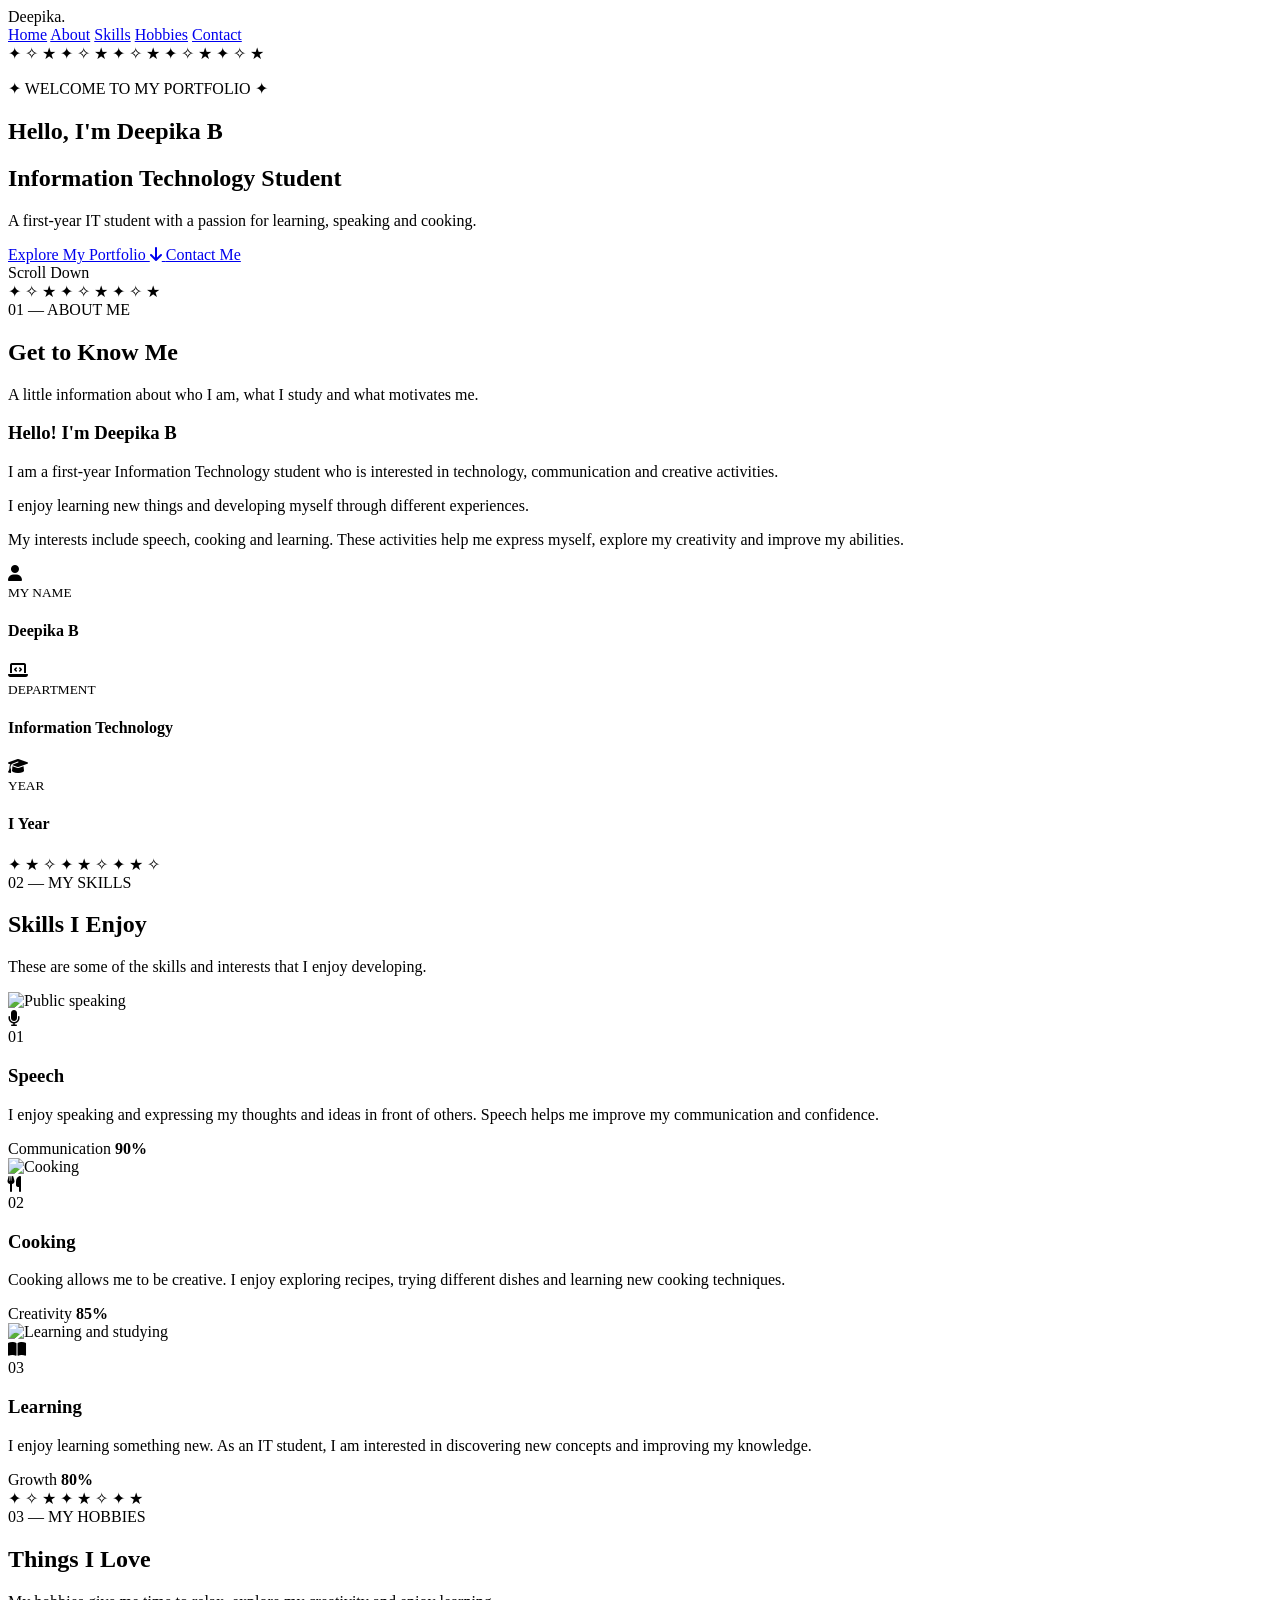
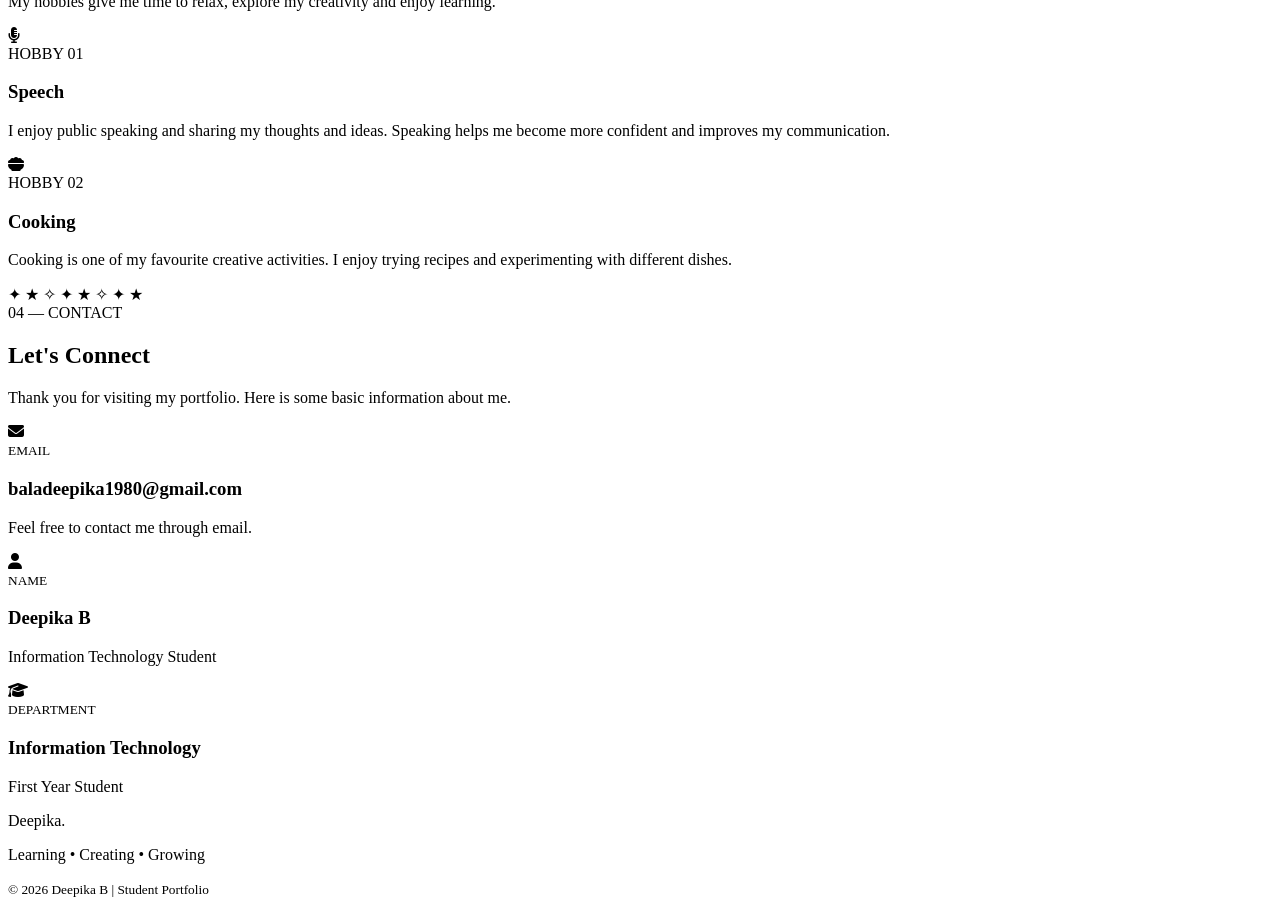
==== index6.html @ 94041412 "Completed html" ====
<!DOCTYPE html>
<html lang="en">

<head>
    <meta charset="UTF-8">
    <meta name="viewport" content="width=device-width, initial-scale=1.0">

    <title>Deepika B | Portfolio</title>

    <!-- Google Font -->
    <link rel="preconnect" href="https://fonts.googleapis.com">
    <link rel="preconnect" href="https://fonts.gstatic.com" crossorigin>

    <link href="https://fonts.googleapis.com/css2?family=Montserrat:wght@300;400;500;600;700;800&display=swap"
        rel="stylesheet">

    <!-- Font Awesome -->
    <link rel="stylesheet"
        href="https://cdnjs.cloudflare.com/ajax/libs/font-awesome/6.5.2/css/all.min.css">

    <link rel="stylesheet" href="style6.css">
</head>

<body>

    <!-- ================= NAVBAR ================= -->

    <header class="navbar">

        <div class="logo">
            Deepika<span>.</span>
        </div>

        <nav>
            <a href="#home">Home</a>
            <a href="#about">About</a>
            <a href="#skills">Skills</a>
            <a href="#hobbies">Hobbies</a>
            <a href="#contact">Contact</a>
        </nav>

    </header>


    <!-- ================= HOME ================= -->

    <section id="home" class="home">

        <!-- Glitter Stars -->
        <div class="stars">
            <span>✦</span>
            <span>✧</span>
            <span>★</span>
            <span>✦</span>
            <span>✧</span>
            <span>★</span>
            <span>✦</span>
            <span>✧</span>
            <span>★</span>
            <span>✦</span>
            <span>✧</span>
            <span>★</span>
            <span>✦</span>
            <span>✧</span>
            <span>★</span>
        </div>

        <div class="circle circle-one"></div>
        <div class="circle circle-two"></div>

        <div class="home-content">

            <p class="welcome">
                ✦ WELCOME TO MY PORTFOLIO ✦
            </p>

            <h1>
                Hello, I'm
                <span>Deepika B</span>
            </h1>

            <h2>
                Information Technology Student
            </h2>

            <p class="intro">
                A first-year IT student with a passion for
                learning, speaking and cooking.
            </p>

            <div class="home-buttons">

                <a href="#about" class="main-btn">
                    Explore My Portfolio
                    <i class="fa-solid fa-arrow-down"></i>
                </a>

                <a href="#contact" class="outline-btn">
                    Contact Me
                </a>

            </div>

        </div>

        <div class="scroll">
            <span></span>
            Scroll Down
        </div>

    </section>


    <!-- ================= ABOUT ================= -->

    <section id="about" class="section about-section">

        <div class="stars">
            <span>✦</span>
            <span>✧</span>
            <span>★</span>
            <span>✦</span>
            <span>✧</span>
            <span>★</span>
            <span>✦</span>
            <span>✧</span>
            <span>★</span>
        </div>

        <div class="section-content">

            <div class="section-label">
                01 — ABOUT ME
            </div>

            <h2>
                Get to Know <span>Me</span>
            </h2>

            <p class="section-intro">
                A little information about who I am,
                what I study and what motivates me.
            </p>

            <div class="about-layout">

                <div class="about-text">

                    <h3>
                        Hello! I'm <span>Deepika B</span>
                    </h3>

                    <p>
                        I am a first-year Information Technology student
                        who is interested in technology, communication
                        and creative activities.
                    </p>

                    <p>
                        I enjoy learning new things and developing
                        myself through different experiences.
                    </p>

                    <p>
                        My interests include speech, cooking and learning.
                        These activities help me express myself,
                        explore my creativity and improve my abilities.
                    </p>

                </div>


                <div class="about-info">

                    <div class="info-box">

                        <i class="fa-solid fa-user"></i>

                        <div>
                            <small>MY NAME</small>
                            <h4>Deepika B</h4>
                        </div>

                    </div>


                    <div class="info-box">

                        <i class="fa-solid fa-laptop-code"></i>

                        <div>
                            <small>DEPARTMENT</small>
                            <h4>Information Technology</h4>
                        </div>

                    </div>


                    <div class="info-box">

                        <i class="fa-solid fa-graduation-cap"></i>

                        <div>
                            <small>YEAR</small>
                            <h4>I Year</h4>
                        </div>

                    </div>

                </div>

            </div>

        </div>

    </section>


    <!-- ================= SKILLS ================= -->

    <section id="skills" class="section skills-section">

        <div class="stars">
            <span>✦</span>
            <span>★</span>
            <span>✧</span>
            <span>✦</span>
            <span>★</span>
            <span>✧</span>
            <span>✦</span>
            <span>★</span>
            <span>✧</span>
        </div>

        <div class="section-content">

            <div class="section-label">
                02 — MY SKILLS
            </div>

            <h2>
                Skills I <span>Enjoy</span>
            </h2>

            <p class="section-intro">
                These are some of the skills and interests
                that I enjoy developing.
            </p>


            <div class="skills-container">


                <!-- SPEECH -->

                <div class="skill-box">

                    <div class="skill-image">
                        <img
                            src="https://images.unsplash.com/photo-1475721027785-f74eccf877e2?auto=format&fit=crop&w=600&q=80"
                            alt="Public speaking">
                    </div>

                    <div class="skill-icon">
                        <i class="fa-solid fa-microphone"></i>
                    </div>

                    <span class="skill-number">01</span>

                    <h3>Speech</h3>

                    <p>
                        I enjoy speaking and expressing my thoughts
                        and ideas in front of others. Speech helps me
                        improve my communication and confidence.
                    </p>

                    <div class="skill-line">
                        <span></span>
                    </div>

                    <div class="skill-footer">
                        <span>Communication</span>
                        <strong>90%</strong>
                    </div>

                </div>


                <!-- COOKING -->

                <div class="skill-box">

                    <div class="skill-image">
                        <img
                            src="https://images.unsplash.com/photo-1556911220-e15b29be8c8f?auto=format&fit=crop&w=600&q=80"
                            alt="Cooking">
                    </div>

                    <div class="skill-icon cooking">
                        <i class="fa-solid fa-utensils"></i>
                    </div>

                    <span class="skill-number">02</span>

                    <h3>Cooking</h3>

                    <p>
                        Cooking allows me to be creative. I enjoy
                        exploring recipes, trying different dishes
                        and learning new cooking techniques.
                    </p>

                    <div class="skill-line">
                        <span></span>
                    </div>

                    <div class="skill-footer">
                        <span>Creativity</span>
                        <strong>85%</strong>
                    </div>

                </div>


                <!-- LEARNING -->

                <div class="skill-box">

                    <div class="skill-image">
                        <img
                            src="https://images.unsplash.com/photo-1523240795612-9a054b0db644?auto=format&fit=crop&w=600&q=80"
                            alt="Learning and studying">
                    </div>

                    <div class="skill-icon learning">
                        <i class="fa-solid fa-book-open"></i>
                    </div>

                    <span class="skill-number">03</span>

                    <h3>Learning</h3>

                    <p>
                        I enjoy learning something new. As an IT
                        student, I am interested in discovering
                        new concepts and improving my knowledge.
                    </p>

                    <div class="skill-line">
                        <span></span>
                    </div>

                    <div class="skill-footer">
                        <span>Growth</span>
                        <strong>80%</strong>
                    </div>

                </div>

            </div>

        </div>

    </section>


    <!-- ================= HOBBIES ================= -->

    <section id="hobbies" class="section hobbies-section">

        <div class="stars">
            <span>✦</span>
            <span>✧</span>
            <span>★</span>
            <span>✦</span>
            <span>★</span>
            <span>✧</span>
            <span>✦</span>
            <span>★</span>
        </div>

        <div class="section-content">

            <div class="section-label">
                03 — MY HOBBIES
            </div>

            <h2>
                Things I <span>Love</span>
            </h2>

            <p class="section-intro">
                My hobbies give me time to relax,
                explore my creativity and enjoy learning.
            </p>


            <div class="hobbies-container">

                <div class="hobby-box">

                    <div class="hobby-icon">
                        <i class="fa-solid fa-microphone-lines"></i>
                    </div>

                    <span>HOBBY 01</span>

                    <h3>Speech</h3>

                    <p>
                        I enjoy public speaking and sharing
                        my thoughts and ideas. Speaking helps me
                        become more confident and improves
                        my communication.
                    </p>

                </div>


                <div class="hobby-box">

                    <div class="hobby-icon cooking">
                        <i class="fa-solid fa-bowl-food"></i>
                    </div>

                    <span>HOBBY 02</span>

                    <h3>Cooking</h3>

                    <p>
                        Cooking is one of my favourite creative
                        activities. I enjoy trying recipes and
                        experimenting with different dishes.
                    </p>

                </div>

            </div>

        </div>

    </section>


    <!-- ================= CONTACT ================= -->

    <section id="contact" class="section contact-section">

        <div class="stars">
            <span>✦</span>
            <span>★</span>
            <span>✧</span>
            <span>✦</span>
            <span>★</span>
            <span>✧</span>
            <span>✦</span>
            <span>★</span>
        </div>

        <div class="section-content">

            <div class="section-label">
                04 — CONTACT
            </div>

            <h2>
                Let's <span>Connect</span>
            </h2>

            <p class="section-intro">
                Thank you for visiting my portfolio.
                Here is some basic information about me.
            </p>


            <div class="contact-container">

                <div class="contact-card">

                    <div class="contact-icon">
                        <i class="fa-solid fa-envelope"></i>
                    </div>

                    <div>
                        <small>EMAIL</small>
                        <h3>baladeepika1980@gmail.com</h3>
                        <p>Feel free to contact me through email.</p>
                    </div>

                </div>


                <div class="contact-card">

                    <div class="contact-icon purple">
                        <i class="fa-solid fa-user"></i>
                    </div>

                    <div>
                        <small>NAME</small>
                        <h3>Deepika B</h3>
                        <p>Information Technology Student</p>
                    </div>

                </div>


                <div class="contact-card">

                    <div class="contact-icon blue">
                        <i class="fa-solid fa-graduation-cap"></i>
                    </div>

                    <div>
                        <small>DEPARTMENT</small>
                        <h3>Information Technology</h3>
                        <p>First Year Student</p>
                    </div>

                </div>

            </div>

        </div>

    </section>


    <!-- ================= FOOTER ================= -->

    <footer>

        <div class="footer-logo">
            Deepika<span>.</span>
        </div>

        <p>
            Learning • Creating • Growing
        </p>

        <div class="footer-line"></div>

        <small>
            © 2026 Deepika B | Student Portfolio
        </small>

    </footer>

</body>
</html>
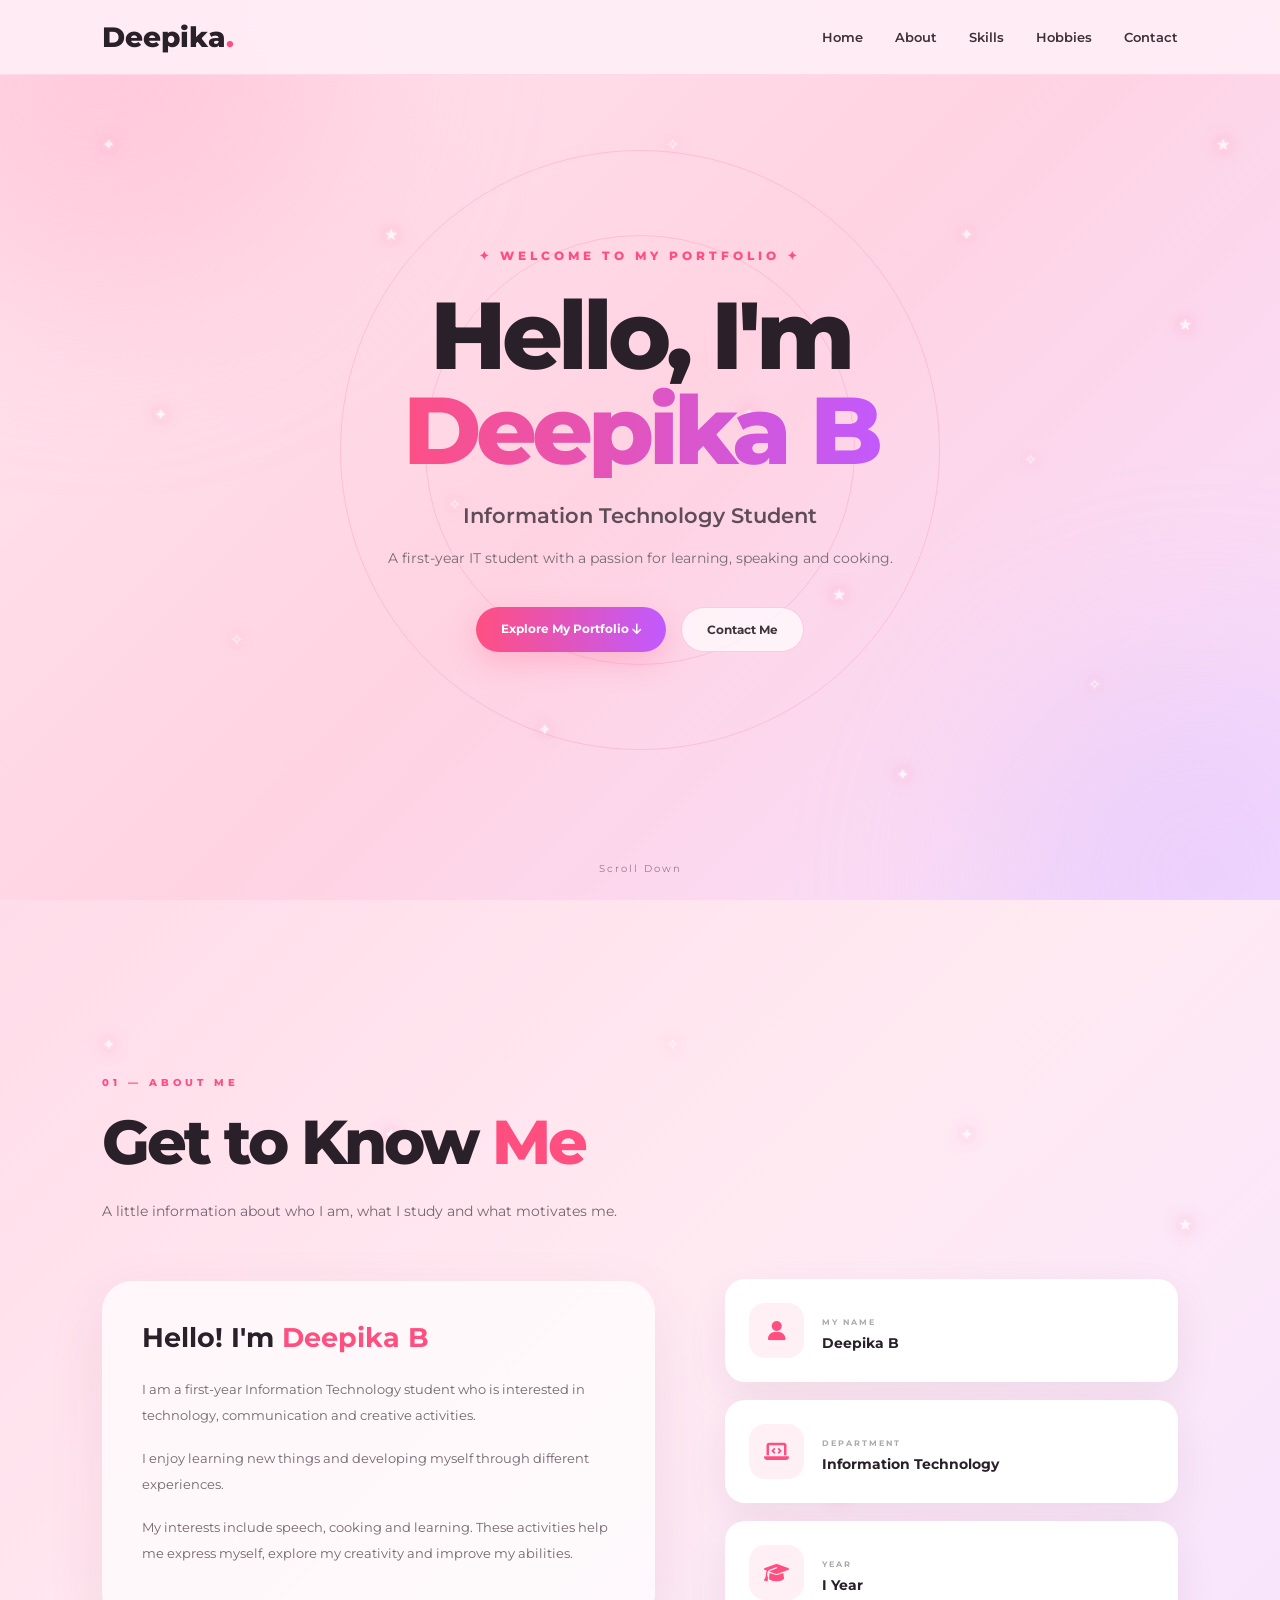
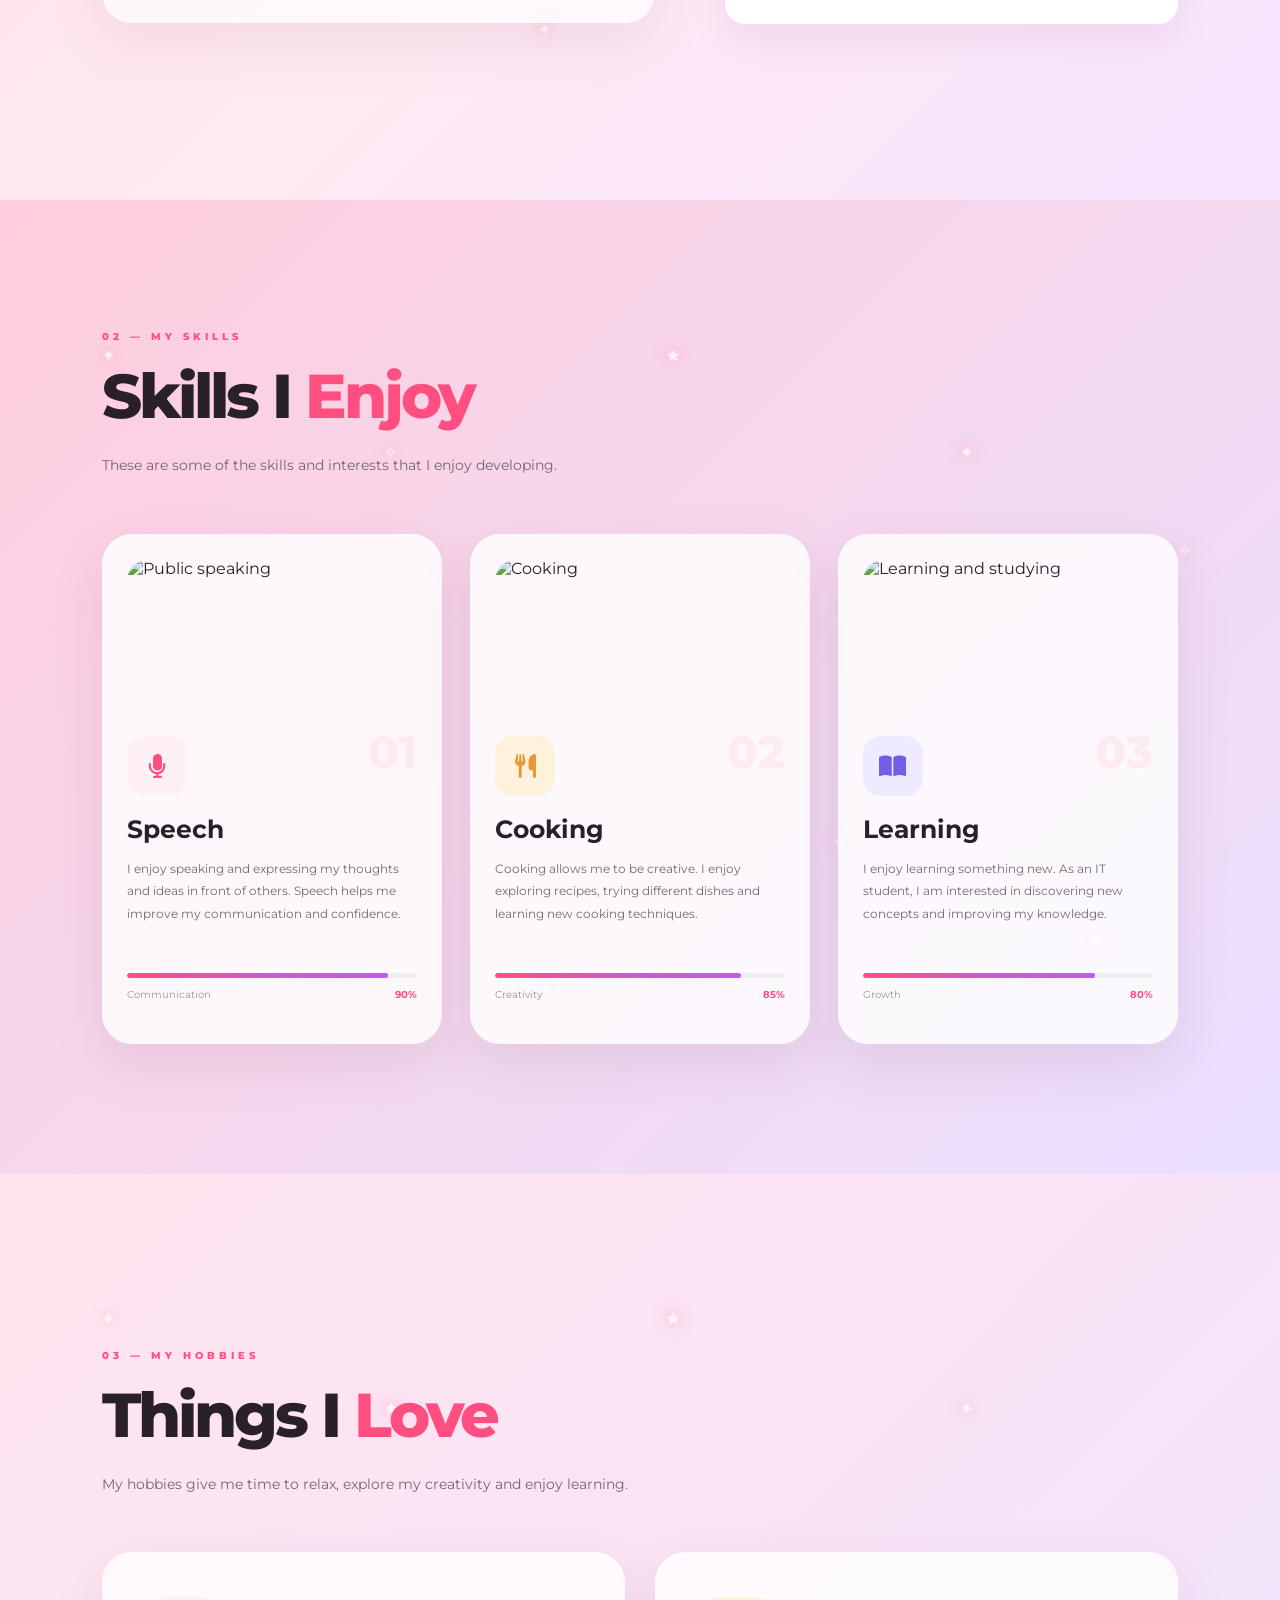
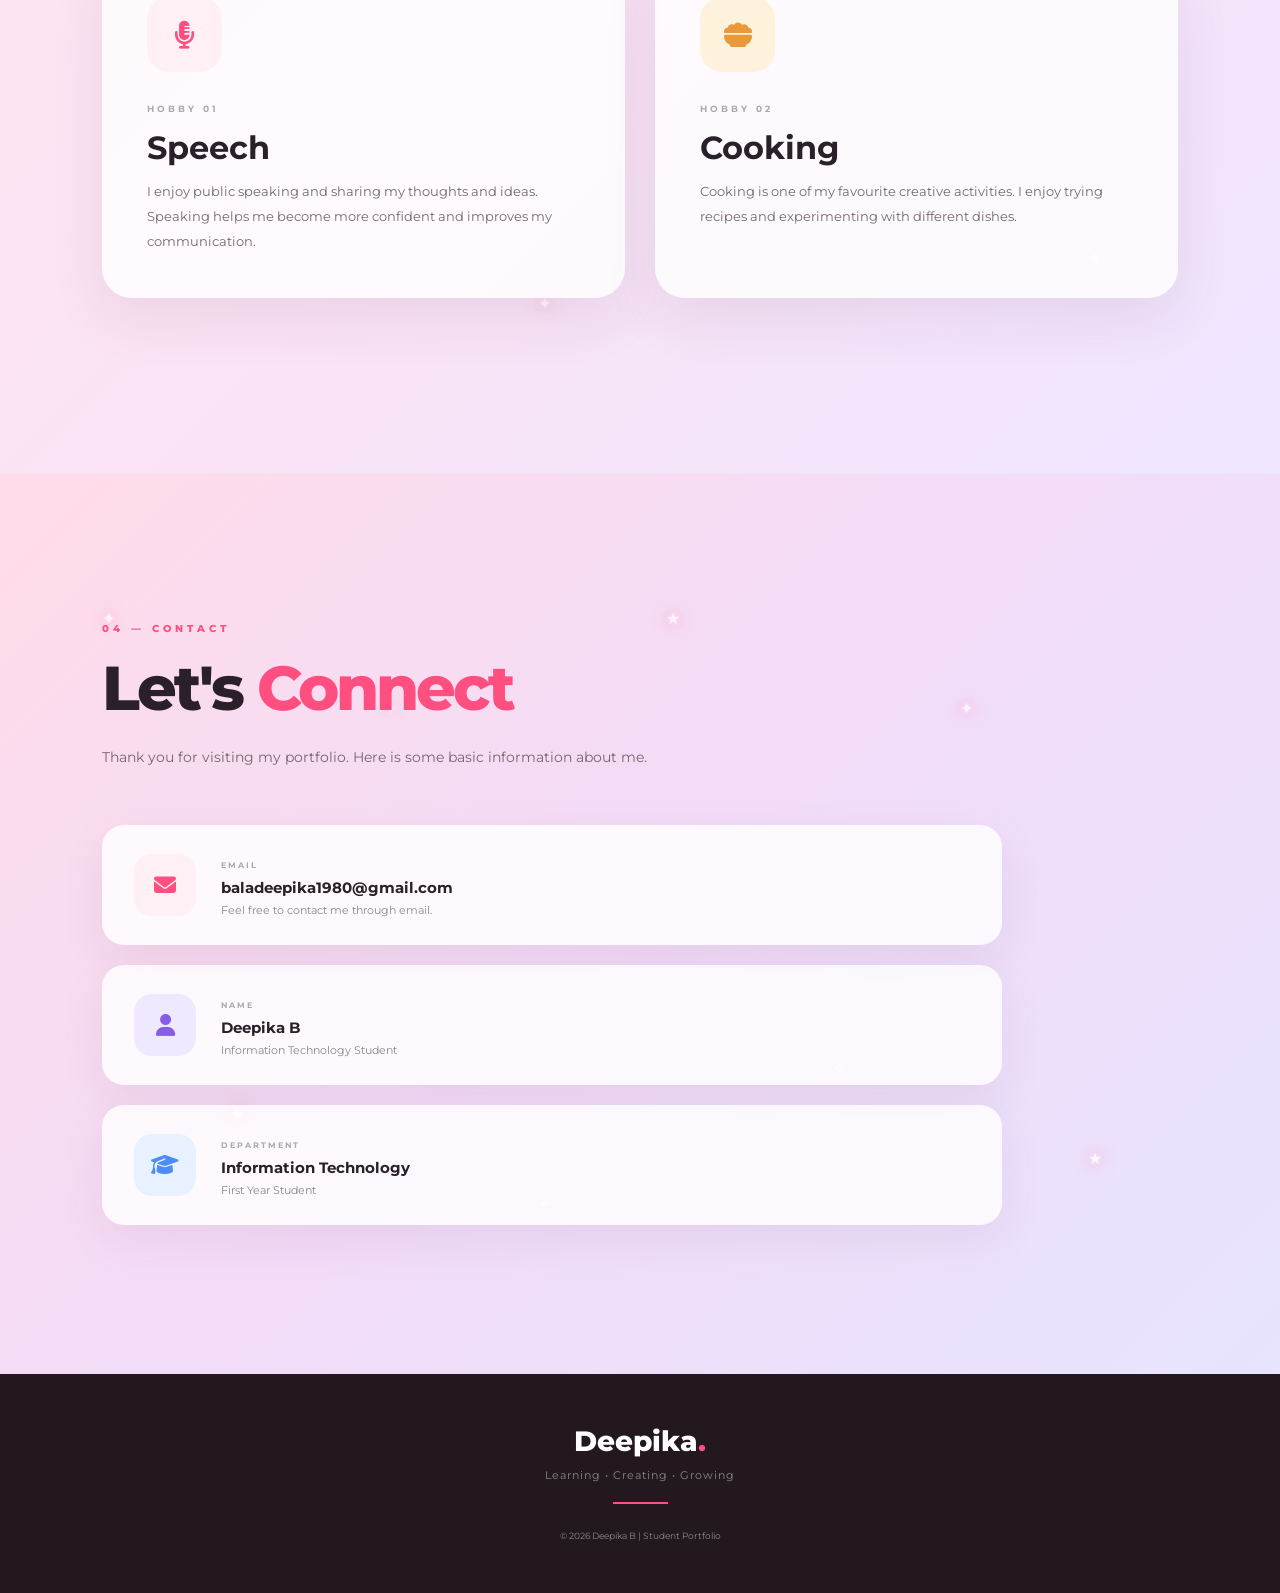
==== commit 0e0b54b8: "clear comd" ====
--- a/index6.html
+++ b/index6.html
@@ -7,14 +7,14 @@
 
     <title>Deepika B | Portfolio</title>
 
-    <!-- Google Font -->
+
     <link rel="preconnect" href="https://fonts.googleapis.com">
     <link rel="preconnect" href="https://fonts.gstatic.com" crossorigin>
 
     <link href="https://fonts.googleapis.com/css2?family=Montserrat:wght@300;400;500;600;700;800&display=swap"
         rel="stylesheet">
 
-    <!-- Font Awesome -->
+
     <link rel="stylesheet"
         href="https://cdnjs.cloudflare.com/ajax/libs/font-awesome/6.5.2/css/all.min.css">
 
@@ -23,7 +23,6 @@
 
 <body>
 
-    <!-- ================= NAVBAR ================= -->
 
     <header class="navbar">
 
@@ -42,7 +41,7 @@
     </header>
 
 
-    <!-- ================= HOME ================= -->
+  
 
     <section id="home" class="home">
 
@@ -111,7 +110,7 @@
     </section>
 
 
-    <!-- ================= ABOUT ================= -->
+   
 
     <section id="about" class="section about-section">
 
@@ -216,7 +215,7 @@
     </section>
 
 
-    <!-- ================= SKILLS ================= -->
+   
 
     <section id="skills" class="section skills-section">
 
@@ -251,7 +250,7 @@
             <div class="skills-container">
 
 
-                <!-- SPEECH -->
+      
 
                 <div class="skill-box">
 
@@ -287,7 +286,7 @@
                 </div>
 
 
-                <!-- COOKING -->
+
 
                 <div class="skill-box">
 
@@ -323,7 +322,7 @@
                 </div>
 
 
-                <!-- LEARNING -->
+
 
                 <div class="skill-box">
 
@@ -365,7 +364,7 @@
     </section>
 
 
-    <!-- ================= HOBBIES ================= -->
+   
 
     <section id="hobbies" class="section hobbies-section">
 
@@ -443,7 +442,7 @@
     </section>
 
 
-    <!-- ================= CONTACT ================= -->
+ 
 
     <section id="contact" class="section contact-section">
 
@@ -527,7 +526,7 @@
     </section>
 
 
-    <!-- ================= FOOTER ================= -->
+   
 
     <footer>
 
@@ -548,4 +547,4 @@
     </footer>
 
 </body>
-</html>+</html>
--- a/style6.css
+++ b/style6.css
@@ -0,0 +1,1304 @@
+/* =====================================================
+   RESET
+===================================================== */
+
+* {
+    margin: 0;
+    padding: 0;
+    box-sizing: border-box;
+}
+
+html {
+    scroll-behavior: smooth;
+}
+
+body {
+    font-family: "Montserrat", sans-serif;
+    color: #29202a;
+    overflow-x: hidden;
+}
+
+a {
+    text-decoration: none;
+}
+
+
+/* =====================================================
+   NAVBAR
+===================================================== */
+
+.navbar {
+    position: fixed;
+
+    top: 0;
+    left: 0;
+
+    width: 100%;
+
+    padding: 20px 8%;
+
+    display: flex;
+    justify-content: space-between;
+    align-items: center;
+
+    z-index: 1000;
+
+    background: rgba(255, 240, 247, 0.88);
+
+    backdrop-filter: blur(15px);
+
+    border-bottom: 1px solid rgba(255, 79, 129, 0.12);
+}
+
+.logo {
+    font-size: 28px;
+    font-weight: 800;
+}
+
+.logo span,
+.footer-logo span {
+    color: #ff4f81;
+}
+
+.navbar nav {
+    display: flex;
+    gap: 32px;
+}
+
+.navbar nav a {
+    color: #3d3038;
+
+    font-size: 13px;
+
+    font-weight: 600;
+
+    transition: 0.3s;
+}
+
+.navbar nav a:hover {
+    color: #ff4f81;
+}
+
+
+/* =====================================================
+   GLITTER STARS
+===================================================== */
+
+.stars {
+    position: absolute;
+
+    inset: 0;
+
+    width: 100%;
+    height: 100%;
+
+    pointer-events: none;
+
+    z-index: 1;
+
+    overflow: hidden;
+}
+
+.stars span {
+    position: absolute;
+
+    color: #ffffff;
+
+    font-size: 16px;
+
+    text-shadow:
+        0 0 5px #ffffff,
+        0 0 10px #ff8fba,
+        0 0 20px #ff4f81;
+
+    opacity: 0.7;
+
+    animation:
+        twinkle 2s infinite ease-in-out,
+        floatStar 7s infinite ease-in-out;
+}
+
+
+/* Different star positions */
+
+.stars span:nth-child(1) {
+    left: 8%;
+    top: 15%;
+    animation-delay: 0s;
+}
+
+.stars span:nth-child(2) {
+    left: 18%;
+    top: 70%;
+    animation-delay: 0.5s;
+}
+
+.stars span:nth-child(3) {
+    left: 30%;
+    top: 25%;
+    animation-delay: 1s;
+}
+
+.stars span:nth-child(4) {
+    left: 42%;
+    top: 80%;
+    animation-delay: 1.5s;
+}
+
+.stars span:nth-child(5) {
+    left: 52%;
+    top: 15%;
+    animation-delay: 0.8s;
+}
+
+.stars span:nth-child(6) {
+    left: 65%;
+    top: 65%;
+    animation-delay: 1.2s;
+}
+
+.stars span:nth-child(7) {
+    left: 75%;
+    top: 25%;
+    animation-delay: 0.3s;
+}
+
+.stars span:nth-child(8) {
+    left: 85%;
+    top: 75%;
+    animation-delay: 1.8s;
+}
+
+.stars span:nth-child(9) {
+    left: 92%;
+    top: 35%;
+    animation-delay: 0.7s;
+}
+
+.stars span:nth-child(10) {
+    left: 12%;
+    top: 45%;
+    animation-delay: 1.3s;
+}
+
+.stars span:nth-child(11) {
+    left: 35%;
+    top: 55%;
+    animation-delay: 0.4s;
+}
+
+.stars span:nth-child(12) {
+    left: 58%;
+    top: 45%;
+    animation-delay: 1.7s;
+}
+
+.stars span:nth-child(13) {
+    left: 70%;
+    top: 85%;
+    animation-delay: 0.9s;
+}
+
+.stars span:nth-child(14) {
+    left: 80%;
+    top: 50%;
+    animation-delay: 1.4s;
+}
+
+.stars span:nth-child(15) {
+    left: 95%;
+    top: 15%;
+    animation-delay: 0.2s;
+}
+
+
+/* =====================================================
+   HOME
+===================================================== */
+
+.home {
+    min-height: 100vh;
+
+    position: relative;
+
+    display: flex;
+
+    justify-content: center;
+    align-items: center;
+
+    text-align: center;
+
+    overflow: hidden;
+
+    background:
+        linear-gradient(
+            135deg,
+            #ffe6ef,
+            #ffd3e2,
+            #f7dfff
+        );
+}
+
+.home::before {
+    content: "";
+
+    position: absolute;
+
+    width: 500px;
+    height: 500px;
+
+    border-radius: 50%;
+
+    background: #ff9fbe;
+
+    filter: blur(100px);
+
+    opacity: 0.35;
+
+    top: -200px;
+    left: -150px;
+}
+
+.home::after {
+    content: "";
+
+    position: absolute;
+
+    width: 450px;
+    height: 450px;
+
+    border-radius: 50%;
+
+    background: #d3b4ff;
+
+    filter: blur(100px);
+
+    opacity: 0.3;
+
+    right: -150px;
+    bottom: -200px;
+}
+
+.circle {
+    position: absolute;
+
+    border-radius: 50%;
+
+    border: 1px solid rgba(255, 79, 129, 0.18);
+
+    animation: rotate 18s linear infinite;
+}
+
+.circle-one {
+    width: 430px;
+    height: 430px;
+}
+
+.circle-two {
+    width: 600px;
+    height: 600px;
+
+    animation-direction: reverse;
+}
+
+.home-content {
+    position: relative;
+
+    z-index: 5;
+
+    max-width: 900px;
+
+    padding: 30px;
+
+    animation: appear 1s ease;
+}
+
+.welcome {
+    color: #ff4f81;
+
+    font-size: 12px;
+
+    font-weight: 800;
+
+    letter-spacing: 4px;
+
+    margin-bottom: 25px;
+}
+
+.home h1 {
+    font-size: clamp(50px, 8vw, 95px);
+
+    line-height: 1;
+
+    font-weight: 800;
+
+    letter-spacing: -5px;
+}
+
+.home h1 span {
+    display: block;
+
+    background:
+        linear-gradient(
+            90deg,
+            #ff4f81,
+            #c05aff,
+            #7c6cff
+        );
+
+    -webkit-background-clip: text;
+
+    -webkit-text-fill-color: transparent;
+
+    background-size: 200% auto;
+
+    animation: gradient 4s linear infinite;
+}
+
+.home h2 {
+    margin-top: 25px;
+
+    font-size: 21px;
+
+    font-weight: 600;
+
+    color: #5e4d58;
+}
+
+.intro {
+    max-width: 600px;
+
+    margin: 18px auto;
+
+    color: #786b73;
+
+    font-size: 14px;
+
+    line-height: 1.8;
+}
+
+.home-buttons {
+    display: flex;
+
+    justify-content: center;
+
+    gap: 15px;
+
+    margin-top: 35px;
+}
+
+.main-btn,
+.outline-btn {
+    padding: 14px 25px;
+
+    border-radius: 50px;
+
+    font-size: 12px;
+
+    font-weight: 700;
+
+    transition: 0.3s;
+}
+
+.main-btn {
+    color: white;
+
+    background:
+        linear-gradient(
+            90deg,
+            #ff4f81,
+            #c05aff
+        );
+
+    box-shadow:
+        0 10px 30px rgba(255, 79, 129, 0.25);
+}
+
+.main-btn:hover,
+.outline-btn:hover {
+    transform: translateY(-5px);
+}
+
+.outline-btn {
+    color: #40343b;
+
+    background: rgba(255, 255, 255, 0.7);
+
+    border: 1px solid rgba(255, 79, 129, 0.25);
+}
+
+.outline-btn:hover {
+    color: #ff4f81;
+
+    border-color: #ff4f81;
+}
+
+.scroll {
+    position: absolute;
+
+    bottom: 25px;
+
+    left: 50%;
+
+    transform: translateX(-50%);
+
+    color: #907d87;
+
+    font-size: 10px;
+
+    letter-spacing: 2px;
+
+    z-index: 5;
+}
+
+
+/* =====================================================
+   COMMON SECTION
+===================================================== */
+
+.section {
+    min-height: 100vh;
+
+    padding: 130px 8%;
+
+    display: flex;
+
+    align-items: center;
+
+    position: relative;
+
+    overflow: hidden;
+}
+
+.section-content {
+    width: 100%;
+
+    max-width: 1150px;
+
+    margin: auto;
+
+    position: relative;
+
+    z-index: 5;
+}
+
+.section-label {
+    color: #ff4f81;
+
+    font-size: 10px;
+
+    font-weight: 800;
+
+    letter-spacing: 4px;
+
+    margin-bottom: 15px;
+}
+
+.section h2 {
+    font-size: clamp(40px, 5vw, 62px);
+
+    font-weight: 800;
+
+    letter-spacing: -3px;
+
+    margin-bottom: 18px;
+}
+
+.section h2 span {
+    color: #ff4f81;
+}
+
+.section-intro {
+    max-width: 650px;
+
+    color: #75666f;
+
+    font-size: 14px;
+
+    line-height: 1.9;
+
+    margin-bottom: 55px;
+}
+
+
+/* =====================================================
+   ABOUT
+===================================================== */
+
+.about-section {
+    background:
+        linear-gradient(
+            135deg,
+            #ffdce9,
+            #ffeaf2,
+            #f6e4ff
+        );
+}
+
+.about-layout {
+    display: grid;
+
+    grid-template-columns: 1.1fr 0.9fr;
+
+    gap: 70px;
+
+    align-items: center;
+}
+
+.about-text {
+    padding: 40px;
+
+    background: rgba(255, 255, 255, 0.72);
+
+    border-radius: 30px;
+
+    box-shadow:
+        0 20px 60px rgba(120, 50, 90, 0.09);
+}
+
+.about-text h3 {
+    font-size: 27px;
+
+    margin-bottom: 22px;
+}
+
+.about-text h3 span {
+    color: #ff4f81;
+}
+
+.about-text p {
+    color: #74666f;
+
+    font-size: 13px;
+
+    line-height: 2;
+
+    margin-bottom: 17px;
+}
+
+.about-info {
+    display: flex;
+
+    flex-direction: column;
+
+    gap: 18px;
+}
+
+.info-box {
+    display: flex;
+
+    align-items: center;
+
+    gap: 18px;
+
+    padding: 24px;
+
+    border-radius: 20px;
+
+    background: white;
+
+    box-shadow:
+        0 15px 40px rgba(100, 40, 80, 0.08);
+
+    transition: 0.3s;
+}
+
+.info-box:hover {
+    transform: translateX(10px);
+}
+
+.info-box > i {
+    width: 55px;
+    height: 55px;
+
+    display: flex;
+
+    justify-content: center;
+    align-items: center;
+
+    border-radius: 16px;
+
+    color: #ff4f81;
+
+    background: #fff0f5;
+
+    font-size: 20px;
+}
+
+.info-box small {
+    color: #aaa;
+
+    font-size: 8px;
+
+    font-weight: 700;
+
+    letter-spacing: 2px;
+}
+
+.info-box h4 {
+    margin-top: 5px;
+
+    font-size: 14px;
+}
+
+
+/* =====================================================
+   SKILLS
+===================================================== */
+
+.skills-section {
+    background:
+        linear-gradient(
+            135deg,
+            #ffcddd,
+            #f5d8ee,
+            #eadfff
+        );
+}
+
+.skills-container {
+    display: grid;
+
+    grid-template-columns: repeat(3, 1fr);
+
+    gap: 28px;
+}
+
+.skill-box {
+    position: relative;
+
+    padding: 25px;
+
+    min-height: 510px;
+
+    border-radius: 30px;
+
+    background: rgba(255, 255, 255, 0.82);
+
+    box-shadow:
+        0 20px 55px rgba(100, 40, 80, 0.1);
+
+    transition: 0.35s;
+
+    overflow: hidden;
+}
+
+.skill-box:hover {
+    transform: translateY(-10px);
+
+    box-shadow:
+        0 30px 70px rgba(100, 40, 80, 0.16);
+}
+
+
+/* Skill Images */
+
+.skill-image {
+    width: 100%;
+
+    height: 155px;
+
+    overflow: hidden;
+
+    border-radius: 22px;
+
+    margin-bottom: 22px;
+}
+
+.skill-image img {
+    width: 100%;
+    height: 100%;
+
+    object-fit: cover;
+
+    transition: 0.5s;
+}
+
+.skill-box:hover .skill-image img {
+    transform: scale(1.08);
+}
+
+
+/* Skill Icon */
+
+.skill-icon {
+    width: 60px;
+    height: 60px;
+
+    display: flex;
+
+    align-items: center;
+    justify-content: center;
+
+    border-radius: 18px;
+
+    color: #ff4f81;
+
+    background: #fff0f5;
+
+    font-size: 24px;
+
+    margin-bottom: 18px;
+}
+
+.skill-icon.cooking {
+    color: #e8993a;
+
+    background: #fff2dc;
+}
+
+.skill-icon.learning {
+    color: #765de8;
+
+    background: #eeeaff;
+}
+
+.skill-number {
+    position: absolute;
+
+    top: 190px;
+
+    right: 25px;
+
+    font-size: 45px;
+
+    font-weight: 800;
+
+    color: rgba(255, 79, 129, 0.08);
+}
+
+.skill-box h3 {
+    font-size: 25px;
+
+    margin-bottom: 14px;
+}
+
+.skill-box p {
+    color: #766973;
+
+    font-size: 12px;
+
+    line-height: 1.9;
+
+    min-height: 95px;
+}
+
+.skill-line {
+    width: 100%;
+
+    height: 5px;
+
+    margin-top: 20px;
+
+    border-radius: 20px;
+
+    background: #eee;
+
+    overflow: hidden;
+}
+
+.skill-line span {
+    display: block;
+
+    height: 100%;
+
+    width: 90%;
+
+    background:
+        linear-gradient(
+            90deg,
+            #ff4f81,
+            #bd5aff
+        );
+
+    border-radius: 20px;
+}
+
+.skill-box:nth-child(2) .skill-line span {
+    width: 85%;
+}
+
+.skill-box:nth-child(3) .skill-line span {
+    width: 80%;
+}
+
+.skill-footer {
+    display: flex;
+
+    justify-content: space-between;
+
+    margin-top: 10px;
+
+    color: #999;
+
+    font-size: 10px;
+}
+
+.skill-footer strong {
+    color: #ff4f81;
+}
+
+
+/* =====================================================
+   HOBBIES
+===================================================== */
+
+.hobbies-section {
+    background:
+        linear-gradient(
+            135deg,
+            #ffe5ef,
+            #f9e3f5,
+            #eee5ff
+        );
+}
+
+.hobbies-container {
+    display: grid;
+
+    grid-template-columns: 1fr 1fr;
+
+    gap: 30px;
+}
+
+.hobby-box {
+    padding: 45px;
+
+    min-height: 330px;
+
+    background: rgba(255, 255, 255, 0.82);
+
+    border-radius: 30px;
+
+    box-shadow:
+        0 20px 55px rgba(100, 40, 80, 0.09);
+
+    transition: 0.35s;
+}
+
+.hobby-box:hover {
+    transform: translateY(-10px);
+}
+
+.hobby-icon {
+    width: 75px;
+    height: 75px;
+
+    display: flex;
+
+    justify-content: center;
+    align-items: center;
+
+    border-radius: 22px;
+
+    color: #ff4f81;
+
+    background: #fff0f5;
+
+    font-size: 28px;
+
+    margin-bottom: 25px;
+}
+
+.hobby-icon.cooking {
+    color: #e8993a;
+
+    background: #fff2dc;
+}
+
+.hobby-box > span {
+    color: #aaa;
+
+    font-size: 9px;
+
+    font-weight: 700;
+
+    letter-spacing: 3px;
+}
+
+.hobby-box h3 {
+    font-size: 32px;
+
+    margin: 12px 0;
+}
+
+.hobby-box p {
+    color: #756771;
+
+    font-size: 13px;
+
+    line-height: 1.9;
+
+    max-width: 450px;
+}
+
+
+/* =====================================================
+   CONTACT
+===================================================== */
+
+.contact-section {
+    background:
+        linear-gradient(
+            135deg,
+            #ffdce9,
+            #f2dcf8,
+            #e7e4ff
+        );
+}
+
+.contact-container {
+    max-width: 900px;
+
+    display: flex;
+
+    flex-direction: column;
+
+    gap: 20px;
+}
+
+.contact-card {
+    display: flex;
+
+    align-items: center;
+
+    gap: 25px;
+
+    padding: 28px 32px;
+
+    border-radius: 22px;
+
+    background: rgba(255, 255, 255, 0.82);
+
+    box-shadow:
+        0 15px 45px rgba(100, 40, 80, 0.08);
+
+    transition: 0.35s;
+}
+
+.contact-card:hover {
+    transform: translateX(10px);
+}
+
+.contact-icon {
+    width: 62px;
+    height: 62px;
+
+    display: flex;
+
+    justify-content: center;
+    align-items: center;
+
+    flex-shrink: 0;
+
+    border-radius: 18px;
+
+    color: #ff4f81;
+
+    background: #fff0f5;
+
+    font-size: 22px;
+}
+
+.contact-icon.purple {
+    color: #855de8;
+
+    background: #eee9ff;
+}
+
+.contact-icon.blue {
+    color: #4c8cf5;
+
+    background: #e8f1ff;
+}
+
+.contact-card small {
+    color: #aaa;
+
+    font-size: 8px;
+
+    font-weight: 700;
+
+    letter-spacing: 2px;
+}
+
+.contact-card h3 {
+    margin-top: 6px;
+
+    font-size: 15px;
+}
+
+.contact-card p {
+    color: #888;
+
+    font-size: 11px;
+
+    margin-top: 6px;
+}
+
+
+/* =====================================================
+   FOOTER
+===================================================== */
+
+footer {
+    padding: 50px 20px;
+
+    text-align: center;
+
+    background: #241820;
+
+    color: #888;
+}
+
+.footer-logo {
+    color: white;
+
+    font-size: 28px;
+
+    font-weight: 800;
+
+    margin-bottom: 10px;
+}
+
+footer p {
+    font-size: 11px;
+
+    letter-spacing: 1px;
+}
+
+.footer-line {
+    width: 55px;
+    height: 2px;
+
+    margin: 20px auto;
+
+    background: #ff4f81;
+}
+
+footer small {
+    font-size: 9px;
+}
+
+
+/* =====================================================
+   ANIMATIONS
+===================================================== */
+
+@keyframes appear {
+
+    from {
+        opacity: 0;
+
+        transform: translateY(30px);
+    }
+
+    to {
+        opacity: 1;
+
+        transform: translateY(0);
+    }
+}
+
+@keyframes gradient {
+
+    0% {
+        background-position: 0% center;
+    }
+
+    100% {
+        background-position: 200% center;
+    }
+}
+
+@keyframes rotate {
+
+    from {
+        transform: rotate(0deg);
+    }
+
+    to {
+        transform: rotate(360deg);
+    }
+}
+
+@keyframes twinkle {
+
+    0% {
+        opacity: 0.2;
+
+        transform: scale(0.7);
+    }
+
+    50% {
+        opacity: 1;
+
+        transform: scale(1.5);
+    }
+
+    100% {
+        opacity: 0.2;
+
+        transform: scale(0.7);
+    }
+}
+
+@keyframes floatStar {
+
+    0% {
+        margin-top: 0;
+    }
+
+    50% {
+        margin-top: -12px;
+    }
+
+    100% {
+        margin-top: 0;
+    }
+}
+
+
+/* =====================================================
+   TABLET
+===================================================== */
+
+@media (max-width: 900px) {
+
+    .navbar {
+        padding: 18px 5%;
+    }
+
+    .navbar nav {
+        gap: 18px;
+    }
+
+    .about-layout {
+        grid-template-columns: 1fr;
+
+        gap: 30px;
+    }
+
+    .skills-container {
+        grid-template-columns: 1fr 1fr;
+    }
+
+    .hobbies-container {
+        grid-template-columns: 1fr;
+    }
+}
+
+
+/* =====================================================
+   MOBILE
+===================================================== */
+
+@media (max-width: 600px) {
+
+    .navbar {
+        flex-direction: column;
+
+        gap: 15px;
+
+        padding: 16px 5%;
+    }
+
+    .navbar nav {
+        gap: 12px;
+
+        flex-wrap: wrap;
+
+        justify-content: center;
+    }
+
+    .navbar nav a {
+        font-size: 10px;
+    }
+
+    .home {
+        padding-top: 100px;
+    }
+
+    .home h1 {
+        font-size: 48px;
+
+        letter-spacing: -3px;
+    }
+
+    .home h2 {
+        font-size: 17px;
+    }
+
+    .welcome {
+        font-size: 9px;
+
+        letter-spacing: 2px;
+    }
+
+    .home-buttons {
+        flex-direction: column;
+
+        align-items: center;
+    }
+
+    .main-btn,
+    .outline-btn {
+        width: 220px;
+    }
+
+    .section {
+        padding: 100px 20px;
+    }
+
+    .section h2 {
+        font-size: 40px;
+    }
+
+    .section-intro {
+        margin-bottom: 40px;
+    }
+
+    .about-text {
+        padding: 28px;
+    }
+
+    .skills-container {
+        grid-template-columns: 1fr;
+    }
+
+    .skill-box {
+        min-height: auto;
+
+        padding: 25px;
+    }
+
+    .skill-image {
+        height: 180px;
+    }
+
+    .skill-box p {
+        min-height: auto;
+    }
+
+    .hobby-box {
+        padding: 32px;
+
+        min-height: 300px;
+    }
+
+    .contact-card {
+        padding: 20px;
+
+        gap: 15px;
+    }
+
+    .contact-card h3 {
+        font-size: 12px;
+
+        word-break: break-word;
+    }
+
+    .stars span {
+        font-size: 12px;
+    }
+}
